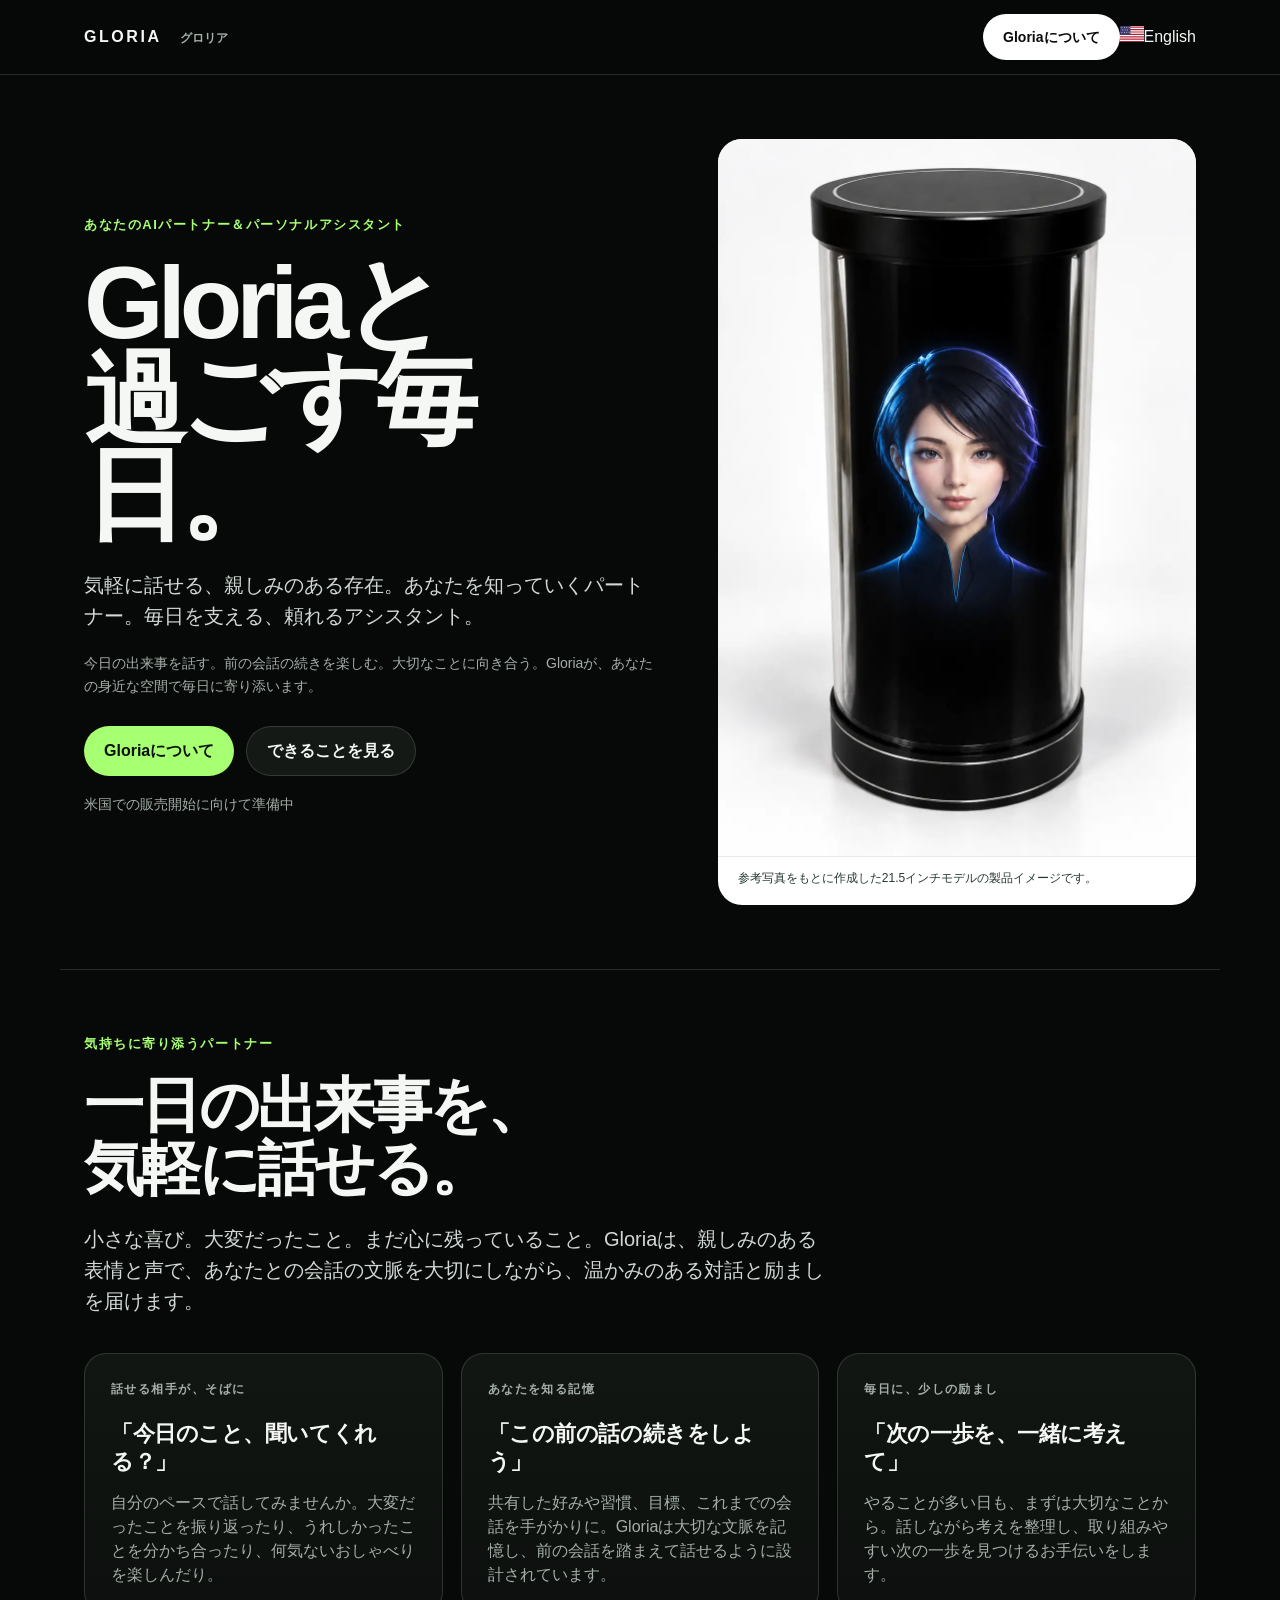
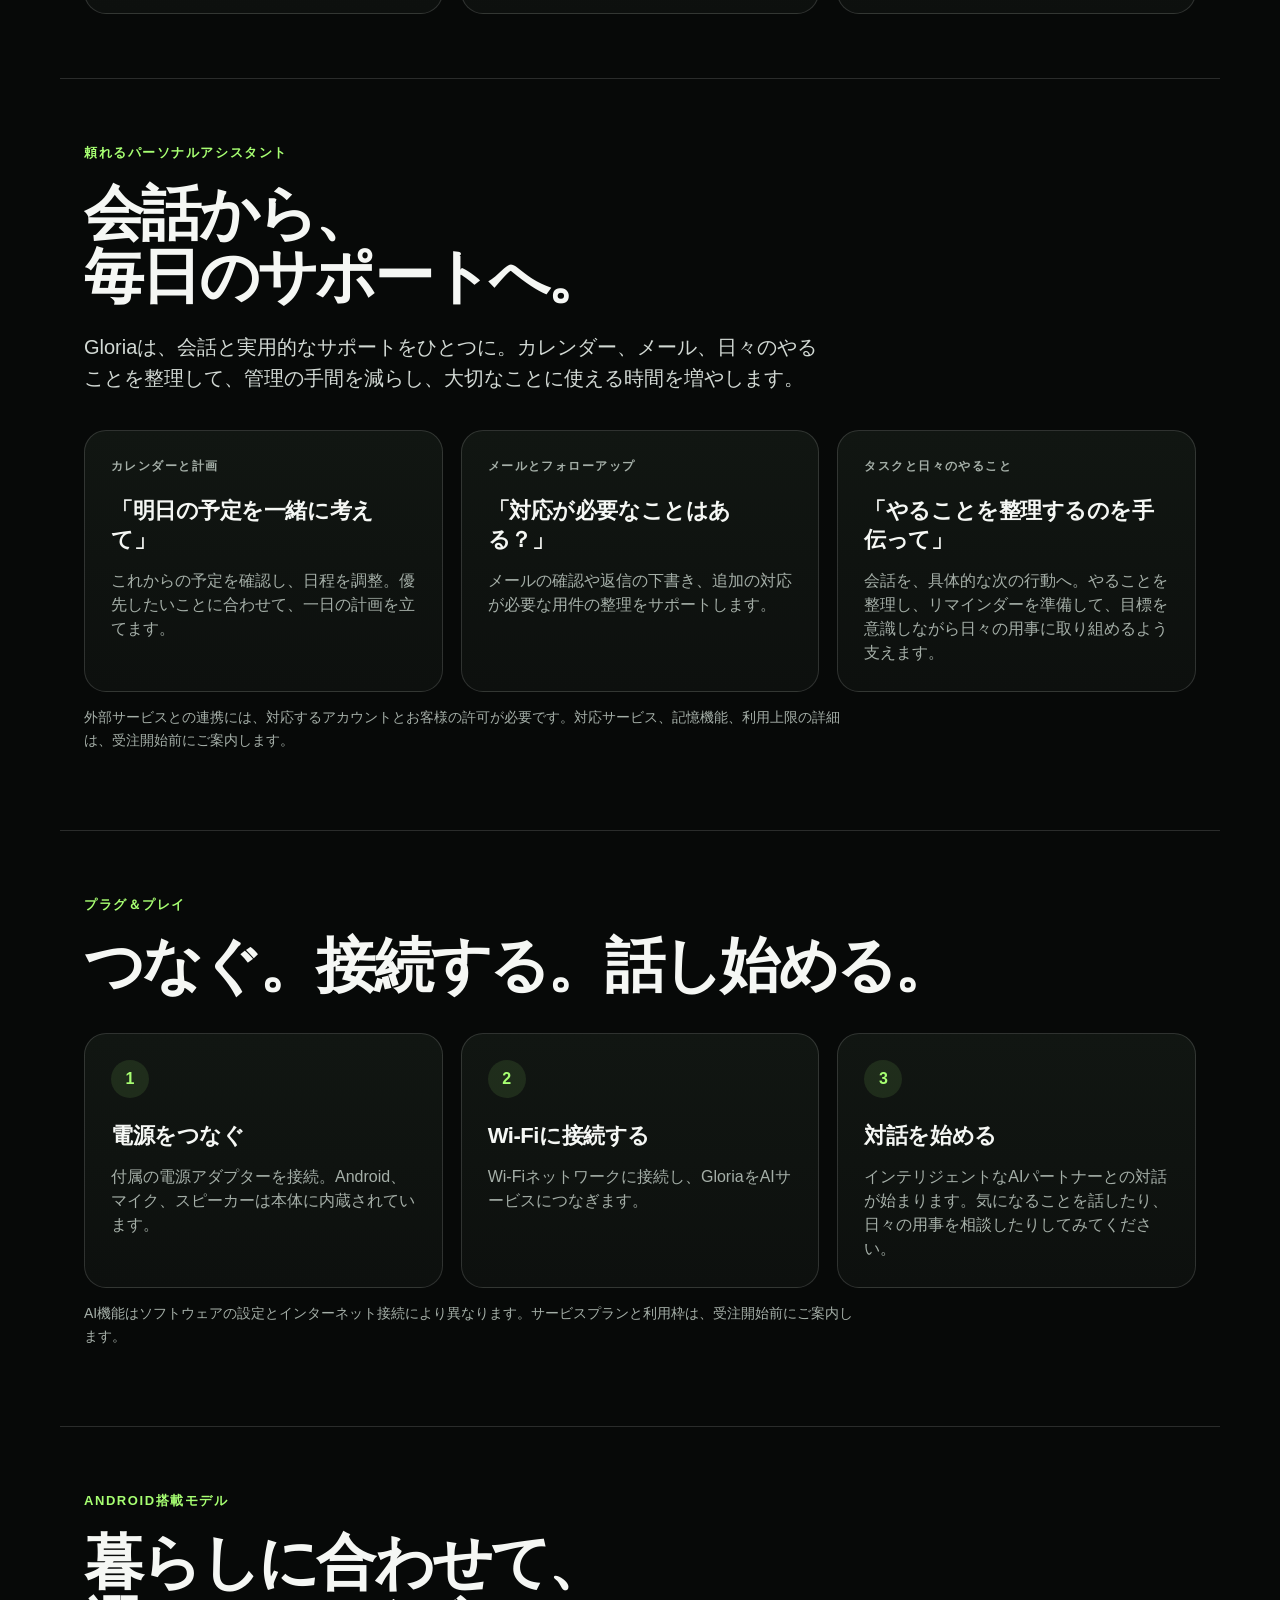
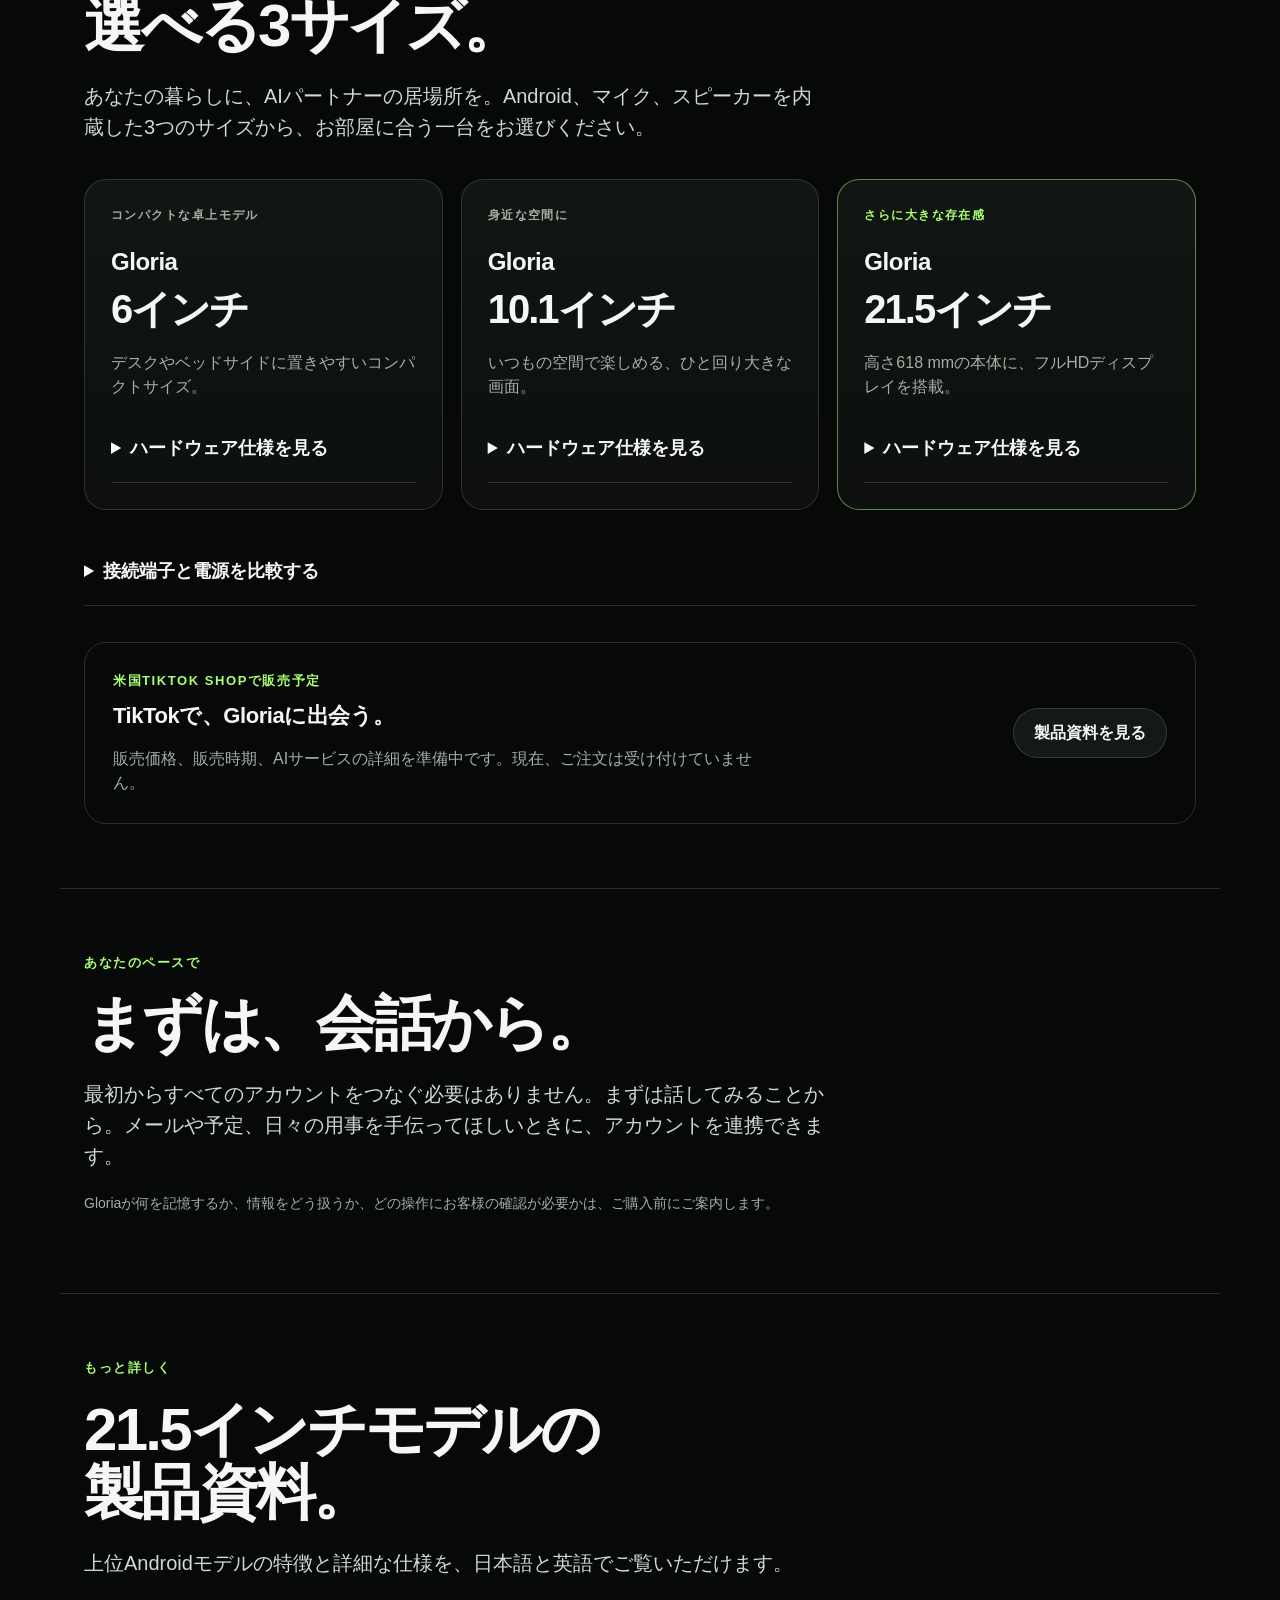
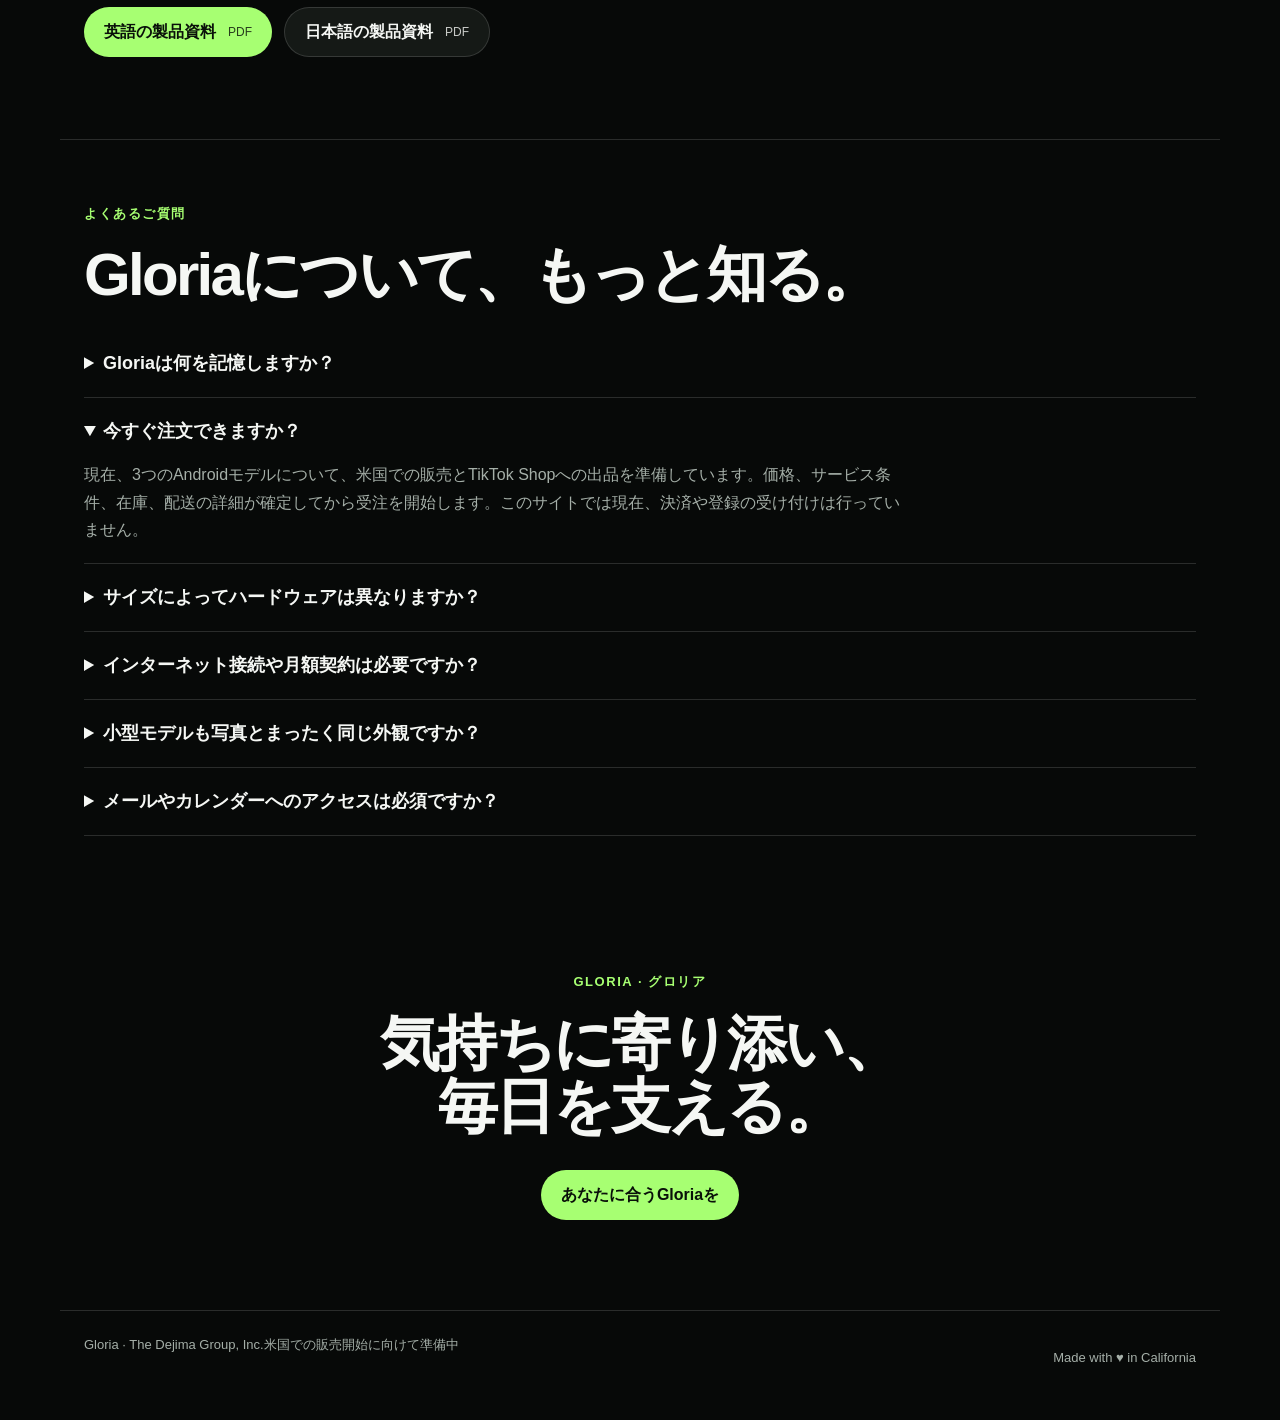
==== ja.html @ 5239bd98 "Add Japanese Gloria website, language toggle and California footer" ====
<!doctype html>
<html lang="ja">
<head>
<meta charset="utf-8">
<meta name="viewport" content="width=device-width, initial-scale=1">
<meta name="theme-color" content="#070908">
<meta name="description" content="Gloria（グロリア）は、会話と記憶で毎日に寄り添うAIパートナー。カレンダー、メール、タスクの整理まで、日々の暮らしを支えます。">
<title>Gloria（グロリア）｜寄り添うAIパートナー、頼れるアシスタント</title>
<link rel="stylesheet" href="./styles.css">
<link rel="alternate" hreflang="en" href="./index.html">
<link rel="alternate" hreflang="ja" href="./ja.html">
</head>
<body>
<a class="skip" href="#main">本文へ移動</a>
<header class="nav"><nav class="shell navin" aria-label="メインナビゲーション"><a class="brand" href="#main" aria-label="Gloria ホーム">GLORIA <span lang="ja">グロリア</span></a><div class="nav-actions"><a class="pill" href="#companion">Gloriaについて</a><a class="language-toggle" href="./index.html" lang="en" hreflang="en" aria-label="Switch to English"><svg viewBox="0 0 30 20" width="24" height="16" aria-hidden="true"><rect width="30" height="20" fill="white"/><path d="M0 1.5h30M0 4.5h30M0 7.5h30M0 10.5h30M0 13.5h30M0 16.5h30M0 19.5h30" stroke="#b22234" stroke-width="1.5"/><rect width="13" height="11" fill="#3c3b6e"/><path d="M2 2h1M5 2h1M8 2h1M11 2h1M3 5h1M6 5h1M9 5h1M2 8h1M5 8h1M8 8h1M11 8h1" stroke="white"/></svg><span>English</span></a></div></nav></header>
<main id="main">
<section class="hero shell" aria-labelledby="hero-title">
 <div><p class="eyebrow">あなたのAIパートナー＆パーソナルアシスタント</p><h1 id="hero-title">Gloriaと<br>過ごす毎日。</h1><p class="sub">気軽に話せる、親しみのある存在。あなたを知っていくパートナー。毎日を支える、頼れるアシスタント。</p><p class="note">今日の出来事を話す。前の会話の続きを楽しむ。大切なことに向き合う。Gloriaが、あなたの身近な空間で毎日に寄り添います。</p><div class="actions"><a class="btn primary" href="#companion">Gloriaについて</a><a class="btn secondary" href="#assistant">できることを見る</a></div><p class="status">米国での販売開始に向けて準備中</p></div>
 <figure class="product-shot"><img src="./assets/gloria-21-5.webp" width="960" height="1440" alt="透明なアクリルの側面と黒い上下のキャップを持つ円筒の中で、黒い空間に浮かぶGloriaの顔" fetchpriority="high"><figcaption>参考写真をもとに作成した21.5インチモデルの製品イメージです。</figcaption></figure>
</section>
<section class="section shell" id="companion" aria-labelledby="presence-title"><p class="kicker">気持ちに寄り添うパートナー</p><h2 id="presence-title">一日の出来事を、<br>気軽に話せる。</h2><p class="lede">小さな喜び。大変だったこと。まだ心に残っていること。Gloriaは、親しみのある表情と声で、あなたとの会話の文脈を大切にしながら、温かみのある対話と励ましを届けます。</p>
 <div class="cards"><article class="card"><p class="label">話せる相手が、そばに</p><h3>「今日のこと、聞いてくれる？」</h3><p>自分のペースで話してみませんか。大変だったことを振り返ったり、うれしかったことを分かち合ったり、何気ないおしゃべりを楽しんだり。</p></article><article class="card"><p class="label">あなたを知る記憶</p><h3>「この前の話の続きをしよう」</h3><p>共有した好みや習慣、目標、これまでの会話を手がかりに。Gloriaは大切な文脈を記憶し、前の会話を踏まえて話せるように設計されています。</p></article><article class="card"><p class="label">毎日に、少しの励まし</p><h3>「次の一歩を、一緒に考えて」</h3><p>やることが多い日も、まずは大切なことから。話しながら考えを整理し、取り組みやすい次の一歩を見つけるお手伝いをします。</p></article></div>
</section>
<section class="section shell" id="assistant" aria-labelledby="assistant-title"><p class="kicker">頼れるパーソナルアシスタント</p><h2 id="assistant-title">会話から、<br>毎日のサポートへ。</h2><p class="lede">Gloriaは、会話と実用的なサポートをひとつに。カレンダー、メール、日々のやることを整理して、管理の手間を減らし、大切なことに使える時間を増やします。</p>
 <div class="cards"><article class="card"><p class="label">カレンダーと計画</p><h3>「明日の予定を一緒に考えて」</h3><p>これからの予定を確認し、日程を調整。優先したいことに合わせて、一日の計画を立てます。</p></article><article class="card"><p class="label">メールとフォローアップ</p><h3>「対応が必要なことはある？」</h3><p>メールの確認や返信の下書き、追加の対応が必要な用件の整理をサポートします。</p></article><article class="card"><p class="label">タスクと日々のやること</p><h3>「やることを整理するのを手伝って」</h3><p>会話を、具体的な次の行動へ。やることを整理し、リマインダーを準備して、目標を意識しながら日々の用事に取り組めるよう支えます。</p></article></div>
 <p class="note">外部サービスとの連携には、対応するアカウントとお客様の許可が必要です。対応サービス、記憶機能、利用上限の詳細は、受注開始前にご案内します。</p>
</section>
<section class="section shell" id="how" aria-labelledby="setup-title"><p class="kicker">プラグ＆プレイ</p><h2 id="setup-title">つなぐ。接続する。話し始める。</h2>
 <div class="steps"><article class="step"><span class="stepn" aria-hidden="true">1</span><h3>電源をつなぐ</h3><p>付属の電源アダプターを接続。Android、マイク、スピーカーは本体に内蔵されています。</p></article><article class="step"><span class="stepn" aria-hidden="true">2</span><h3>Wi-Fiに接続する</h3><p>Wi-Fiネットワークに接続し、GloriaをAIサービスにつなぎます。</p></article><article class="step"><span class="stepn" aria-hidden="true">3</span><h3>対話を始める</h3><p>インテリジェントなAIパートナーとの対話が始まります。気になることを話したり、日々の用事を相談したりしてみてください。</p></article></div>
 <p class="note">AI機能はソフトウェアの設定とインターネット接続により異なります。サービスプランと利用枠は、受注開始前にご案内します。</p>
</section>
<section class="section shell" id="models" aria-labelledby="models-title"><p class="kicker">Android搭載モデル</p><h2 id="models-title">暮らしに合わせて、<br>選べる3サイズ。</h2><p class="lede">あなたの暮らしに、AIパートナーの居場所を。Android、マイク、スピーカーを内蔵した3つのサイズから、お部屋に合う一台をお選びください。</p>
 <div class="models">
  <article class="model"><p class="label">コンパクトな卓上モデル</p><h3>Gloria <span>6インチ</span></h3><p class="model-intro">デスクやベッドサイドに置きやすいコンパクトサイズ。</p><details><summary>ハードウェア仕様を見る</summary><dl><div><dt>プロセッサー</dt><dd>RK3566・4コア 1.8 GHz</dd></div><div><dt>メモリ</dt><dd>2 GB RAM・32 GBストレージ</dd></div><div><dt>ディスプレイ</dt><dd>720 × 1480ピクセル</dd></div><div><dt>マイク／スピーカー</dt><dd>デュアルマイク・3 Wスピーカー</dd></div><div><dt>カメラ</dt><dd>カメラなし</dd></div><div><dt>本体寸法／重量</dt><dd>88 × 195 mm · 0.6 kg</dd></div></dl><p class="model-note">4 GB RAMはサプライヤーのオプションです。掲載の標準モデルは2 GBです。</p></details></article>
  <article class="model"><p class="label">身近な空間に</p><h3>Gloria <span>10.1インチ</span></h3><p class="model-intro">いつもの空間で楽しめる、ひと回り大きな画面。</p><details><summary>ハードウェア仕様を見る</summary><dl><div><dt>プロセッサー</dt><dd>RK3568・4コア 2.0 GHz</dd></div><div><dt>メモリ</dt><dd>4 GB RAM・32 GBストレージ</dd></div><div><dt>ディスプレイ</dt><dd>800 × 1280ピクセル</dd></div><div><dt>マイク／スピーカー</dt><dd>シングルマイク・3 Wスピーカー × 2</dd></div><div><dt>カメラ</dt><dd>500万画素</dd></div><div><dt>本体寸法／重量</dt><dd>165 × 285 mm · 2.5 kg</dd></div></dl><p class="model-note">Android 13と音声対話用のハードウェアを内蔵。</p></details></article>
  <article class="model featured"><p class="label">さらに大きな存在感</p><h3>Gloria <span>21.5インチ</span></h3><p class="model-intro">高さ618 mmの本体に、フルHDディスプレイを搭載。</p><details><summary>ハードウェア仕様を見る</summary><dl><div><dt>プロセッサー</dt><dd>RK3568・4コア 2.0 GHz</dd></div><div><dt>メモリ</dt><dd>4 GB RAM・32 GBストレージ</dd></div><div><dt>ディスプレイ</dt><dd>1080 × 1920ピクセル</dd></div><div><dt>マイク／スピーカー</dt><dd>4マイクアレイ・5 Wスピーカー × 2</dd></div><div><dt>カメラ</dt><dd>800万画素</dd></div><div><dt>本体寸法／重量</dt><dd>330 × 240 × 618 mm · 13.5 kg</dd></div></dl><p class="model-note">有線LANとHDMI出力を備えた上位Androidモデル。</p></details></article>
 </div>
 <details class="spec-details"><summary>接続端子と電源を比較する</summary><div class="table-scroll" role="region" aria-label="ハードウェア仕様" tabindex="0"><table><caption>掲載Androidモデルの追加仕様</caption><thead><tr><th scope="col">仕様</th><th scope="col">6インチ</th><th scope="col">10.1インチ</th><th scope="col">21.5インチ</th></tr></thead><tbody>
 <tr><th scope="row">Androidバージョン*</th><td>11 / 13</td><td>13</td><td>11 / 13</td></tr><tr><th scope="row">無線接続</th><td colspan="3">Wi-Fi 2.4 / 5 GHz · Bluetooth 5.4</td></tr><tr><th scope="row">接続端子</th><td>USB, USB-C</td><td>2 × USB, USB-C</td><td>USB、有線LAN、3.5 mmオーディオ、HDMI出力</td></tr><tr><th scope="row">電源</th><td>DC 12 V / 3 A</td><td>DC 12 V / 3 A</td><td>DC 12 V / 5 A</td></tr><tr><th scope="row">表示領域</th><td>67 × 137 mm</td><td>135 × 216 mm</td><td>268 × 476 mm</td></tr><tr><th scope="row">付属品</th><td>電源アダプター、USB-C／USB変換アダプター</td><td>電源アダプター</td><td>電源アダプター</td></tr>
 </tbody></table></div><p class="note">*6インチと21.5インチのOSは、サプライヤー表記でAndroid 11 / 13です。出荷時のバージョンはご購入前にご案内します。仕様は2026年版Hologram Cylinder Price Listに基づきます。</p></details>
 <div class="launch-panel"><div><p class="kicker">米国TikTok Shopで販売予定</p><h3>TikTokで、Gloriaに出会う。</h3><p>販売価格、販売時期、AIサービスの詳細を準備中です。現在、ご注文は受け付けていません。</p></div><a class="btn secondary" href="#brochures">製品資料を見る</a></div>
</section>
<section class="section shell" aria-labelledby="permissions-title"><p class="kicker">あなたのペースで</p><h2 id="permissions-title">まずは、会話から。</h2><p class="lede">最初からすべてのアカウントをつなぐ必要はありません。まずは話してみることから。メールや予定、日々の用事を手伝ってほしいときに、アカウントを連携できます。</p><p class="note">Gloriaが何を記憶するか、情報をどう扱うか、どの操作にお客様の確認が必要かは、ご購入前にご案内します。</p></section>
<section class="section shell" id="brochures" aria-labelledby="brochures-title"><p class="kicker">もっと詳しく</p><h2 id="brochures-title">21.5インチモデルの<br>製品資料。</h2><p class="lede">上位Androidモデルの特徴と詳細な仕様を、日本語と英語でご覧いただけます。</p><div class="actions"><a class="btn primary" href="./brochures/Gloria-Product-Brochure-EN.pdf" download>英語の製品資料 <span class="file-type">PDF</span></a><a class="btn secondary" href="./brochures/Gloria-Product-Brochure-JP.pdf" download lang="ja">日本語の製品資料 <span class="file-type">PDF</span></a></div></section>
<section class="section shell" aria-labelledby="faq-title"><p class="kicker">よくあるご質問</p><h2 id="faq-title">Gloriaについて、もっと知る。</h2>
 <details><summary>Gloriaは何を記憶しますか？</summary><p class="answer">Gloriaは、共有した好みや習慣、目標など、大切な文脈を会話の間で引き継ぐように設計されています。すべてを完全に、無制限に記憶するという意味ではありません。記憶の設定、保持期間、管理方法は、サービス開始時にご案内します。</p></details>
 <details open><summary>今すぐ注文できますか？</summary><p class="answer">現在、3つのAndroidモデルについて、米国での販売とTikTok Shopへの出品を準備しています。価格、サービス条件、在庫、配送の詳細が確定してから受注を開始します。このサイトでは現在、決済や登録の受け付けは行っていません。</p></details>
 <details><summary>サイズによってハードウェアは異なりますか？</summary><p class="answer">はい。6インチは2 GB RAM、デュアルマイク搭載で、カメラはありません。10.1インチは4 GB RAM、シングルマイク、500万画素カメラを搭載。21.5インチは4 GB RAM、4マイクアレイ、800万画素カメラを搭載しています。ストレージは全モデル32 GBです。</p></details>
 <details><summary>インターネット接続や月額契約は必要ですか？</summary><p class="answer">AIサービスにはインターネット接続が必要です。本体価格、サービス料金、含まれる利用枠は受注開始前にご案内します。Android搭載の本体だけで、AIサービスを無制限に利用できるわけではありません。</p></details>
 <details><summary>小型モデルも写真とまったく同じ外観ですか？</summary><p class="answer">掲載画像は、参考写真をもとに作成した21.5インチモデルの製品イメージです。6インチと10.1インチは本体寸法が異なります。正式な販売ページには、各モデルの製品写真を掲載します。</p></details>
 <details><summary>メールやカレンダーへのアクセスは必須ですか？</summary><p class="answer">いいえ。まずは会話から始められます。メールやカレンダーのサポートには、任意のアカウント連携とお客様の許可が必要です。対応サービスはご購入前にご案内します。</p></details>
</section>
<section class="final shell"><p class="kicker">Gloria · <span lang="ja">グロリア</span></p><h2>気持ちに寄り添い、<br>毎日を支える。</h2><a class="btn primary" href="#models">あなたに合うGloriaを</a></section>
</main>
<footer class="shell"><div class="footer-row"><span>Gloria · The Dejima Group, Inc.</span><span>米国での販売開始に向けて準備中</span></div><p class="made-with" lang="en">Made with <span class="heart" role="img" aria-label="love">♥</span> in California</p></footer>
</body>
</html>
---- styles.css ----
:root{--bg:#070908;--ink:#f5f7f4;--muted:#a5afa8;--line:rgba(255,255,255,.14);--green:#a7ff72;--card:#101411;color-scheme:dark}
*{box-sizing:border-box}html{scroll-behavior:smooth;scroll-padding-top:90px}body{margin:0;background:var(--bg);color:var(--ink);font-family:-apple-system,BlinkMacSystemFont,"Segoe UI",Arial,sans-serif;font-size:16px;line-height:1.5;-webkit-font-smoothing:antialiased}a{color:inherit;text-decoration:none}a:focus-visible,summary:focus-visible,[tabindex]:focus-visible{outline:3px solid var(--green);outline-offset:5px}.shell{max-width:1160px;margin:auto;padding-inline:24px}.skip{position:fixed;top:8px;left:8px;padding:12px;background:white;color:black;z-index:100;transform:translateY(-160%)}.skip:focus{transform:none}.nav{position:sticky;top:0;z-index:20;background:rgba(7,9,8,.93);backdrop-filter:blur(18px);border-bottom:1px solid var(--line)}.navin{min-height:74px;display:flex;align-items:center;justify-content:space-between;gap:16px}.brand{font-weight:900;letter-spacing:.16em;font-size:16px}.brand span{font-size:12px;color:var(--muted);letter-spacing:0;margin-left:12px}.pill,.btn{display:inline-flex;align-items:center;justify-content:center;gap:12px;min-height:46px;padding:12px 20px;border-radius:999px;font-size:14px;font-weight:750;text-align:center}.pill{background:#fff;color:#090b0a}.btn{min-height:50px;font-size:16px}.primary{background:var(--green);color:#091009}.secondary{background:#151916;border:1px solid var(--line)}.btn:hover,.pill:hover{filter:brightness(1.12)}.hero{padding-block:64px;display:grid;grid-template-columns:1.2fr 1fr;align-items:center;gap:60px}.eyebrow,.kicker{font-size:13px;text-transform:uppercase;letter-spacing:.12em;font-weight:800;color:var(--green);margin:0 0 20px}.hero h1{font-size:clamp(60px,8vw,104px);line-height:.94;letter-spacing:-.06em;margin:0 0 26px}.sub,.lede{font-size:20px;line-height:1.55;color:#d2d9d4;max-width:740px}.note{color:var(--muted);font-size:14px;line-height:1.65;max-width:780px}.actions{display:flex;flex-wrap:wrap;gap:12px;margin:28px 0 18px}.status{font-size:14px;color:var(--muted)}.product-shot{margin:0;border-radius:24px;overflow:hidden;background:#fff;color:#273830}.product-shot img{display:block;width:100%;height:auto}.product-shot figcaption{font-size:12px;line-height:1.5;padding:12px 20px 18px;border-top:1px solid #e8ece9}.section{padding-block:64px;border-top:1px solid var(--line)}h2{font-size:clamp(36px,5vw,60px);line-height:1.05;letter-spacing:-.045em;margin:0 0 24px}h3{font-size:22px;line-height:1.3;letter-spacing:-.02em;margin:0 0 14px}.cards,.steps,.models{display:grid;grid-template-columns:repeat(3,minmax(0,1fr));gap:18px;margin-top:36px}.card,.step,.model{background:linear-gradient(180deg,#111612,#0d100e);border:1px solid var(--line);border-radius:22px;padding:26px}.card p:not(.label),.step p{font-size:16px;color:var(--muted);margin:0}.label{font-size:12px;text-transform:uppercase;letter-spacing:.12em;color:var(--muted);font-weight:800;margin:0 0 22px}.stepn{width:38px;height:38px;border-radius:50%;display:grid;place-items:center;background:rgba(167,255,114,.1);color:var(--green);font-weight:900;margin-bottom:24px}.model h3{font-size:24px}.model h3 span{display:block;font-size:40px;letter-spacing:-.05em;margin-top:6px}.model-intro{color:var(--muted);min-height:3em}.model.featured{border-color:rgba(167,255,114,.5)}.model.featured .label{color:var(--green)}dl{margin:24px 0 0}dl div{padding:14px 0;border-top:1px solid var(--line)}dt{font-size:14px;color:var(--muted);margin-bottom:5px}dd{margin:0;font-size:16px}.model-note{font-size:14px;color:var(--muted);line-height:1.6}.spec-details{margin-top:28px}.table-scroll{overflow:auto;margin-top:20px}table{width:100%;min-width:700px;border-collapse:collapse;text-align:left;font-size:14px}caption{text-align:left;color:var(--muted);padding-bottom:14px}th,td{padding:15px 12px;border-bottom:1px solid var(--line);vertical-align:top}th{font-weight:700}td{color:#d2d9d4}thead{background:var(--card)}.launch-panel{margin-top:36px;display:flex;align-items:center;justify-content:space-between;gap:28px;border:1px solid var(--line);border-radius:22px;padding:28px}.launch-panel p{color:var(--muted);max-width:640px;margin-bottom:0}.launch-panel .kicker{color:var(--green);margin-bottom:12px}.launch-panel .btn{flex-shrink:0}.file-type{font-size:12px;font-weight:500;opacity:.8}details{border-bottom:1px solid var(--line);padding:20px 0}summary{font-size:18px;font-weight:700;cursor:pointer;padding-right:10px}.answer{color:var(--muted);line-height:1.7;max-width:820px;margin-bottom:0}.final{text-align:center;padding-block:72px 90px}.final h2{margin-bottom:32px}footer{border-top:1px solid var(--line);padding-block:24px 40px;color:var(--muted);font-size:13px;display:flex;justify-content:space-between;gap:20px}
@media(max-width:900px){.hero{gap:32px}.models{grid-template-columns:1fr}.model h3 span{display:inline;font-size:32px;margin-left:8px}.model dl{display:grid;grid-template-columns:1fr 1fr;gap:0 28px}.model-intro{min-height:0}.cards,.steps{gap:12px}.card,.step{padding:20px}.launch-panel{align-items:flex-start;flex-direction:column}}
@media(max-width:680px){.shell{padding-inline:20px}.brand span{display:none}.hero{grid-template-columns:1fr;padding-block:40px;gap:28px}.hero h1{font-size:clamp(64px,17vw,94px)}.product-shot{max-width:430px;width:100%;margin-inline:auto}.sub,.lede{font-size:18px}.cards,.steps{grid-template-columns:1fr}.section{padding-block:44px}.model dl{grid-template-columns:1fr}.model h3 span{display:block;margin-left:0}.final{padding-block:54px}.launch-panel{padding:22px}footer{flex-direction:column;gap:6px}.eyebrow{max-width:300px}.actions .btn{flex-grow:1}}
@media(prefers-reduced-motion:reduce){html{scroll-behavior:auto}}
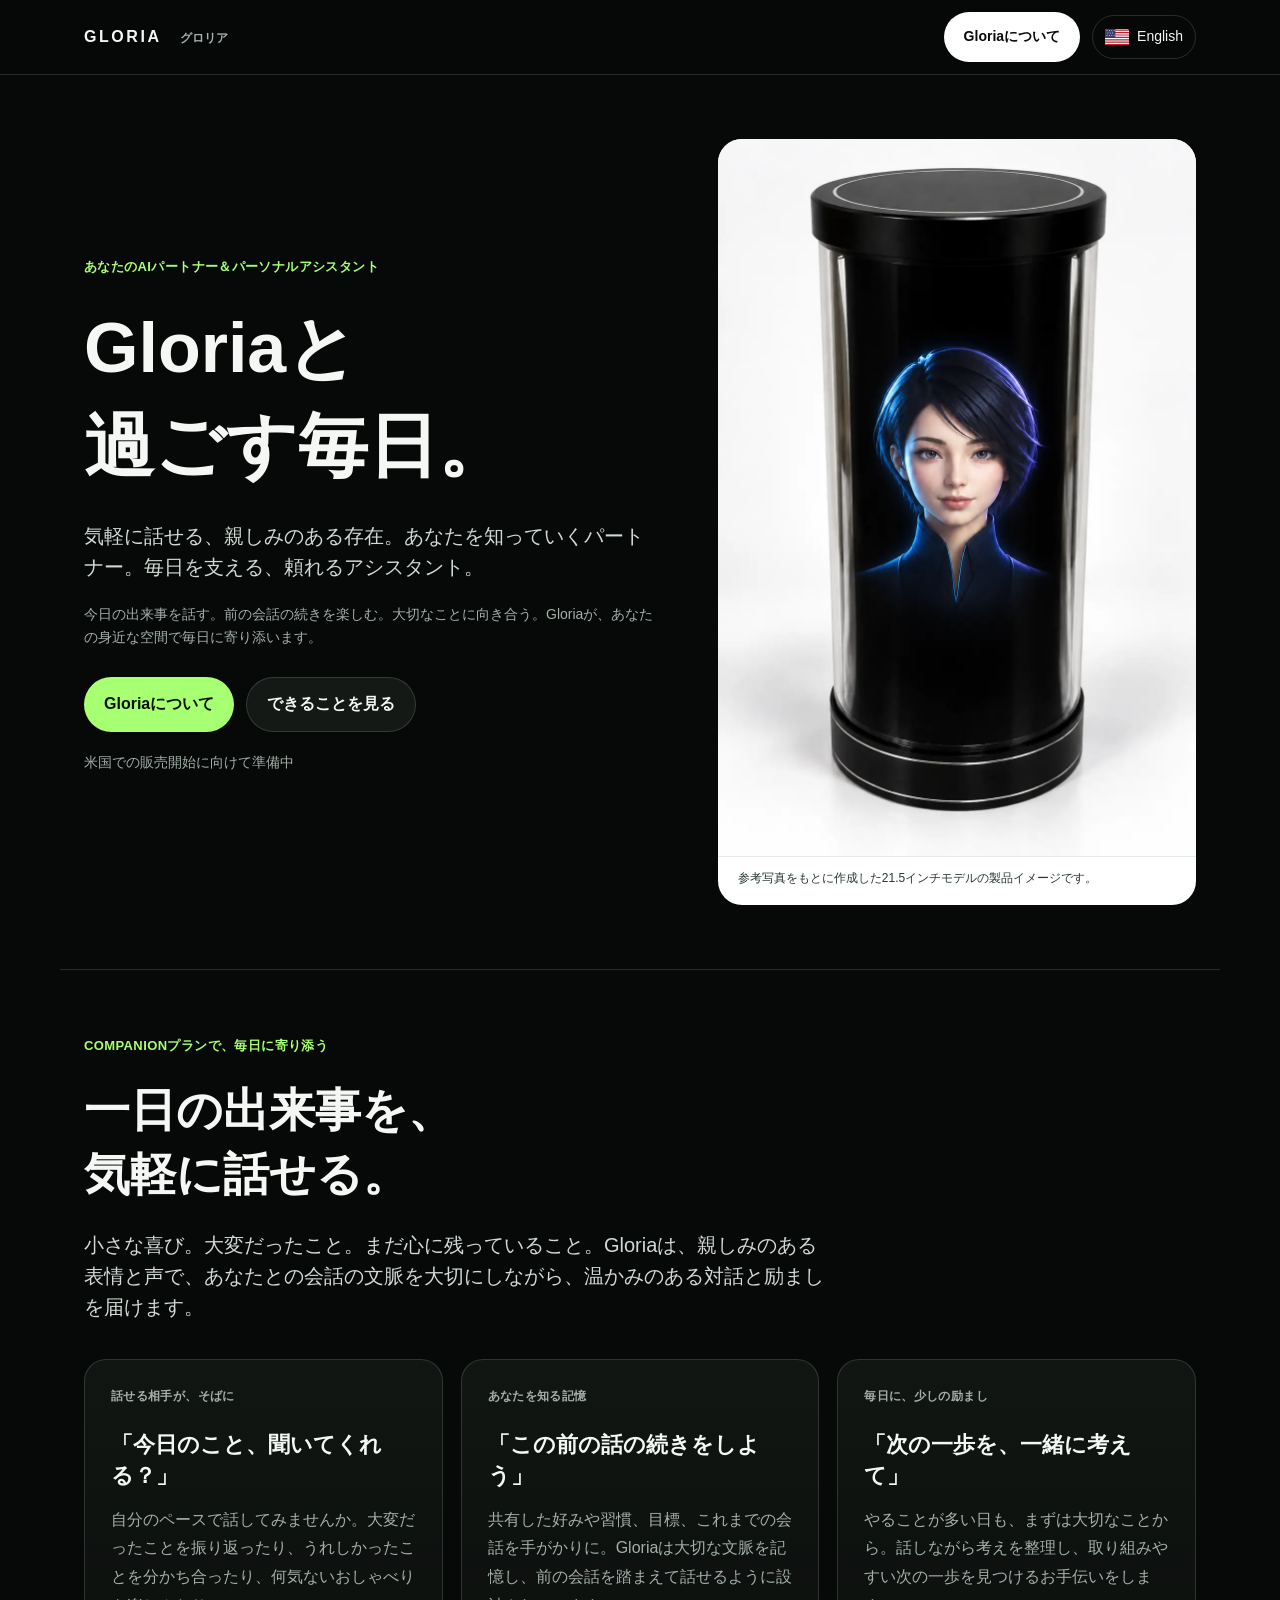
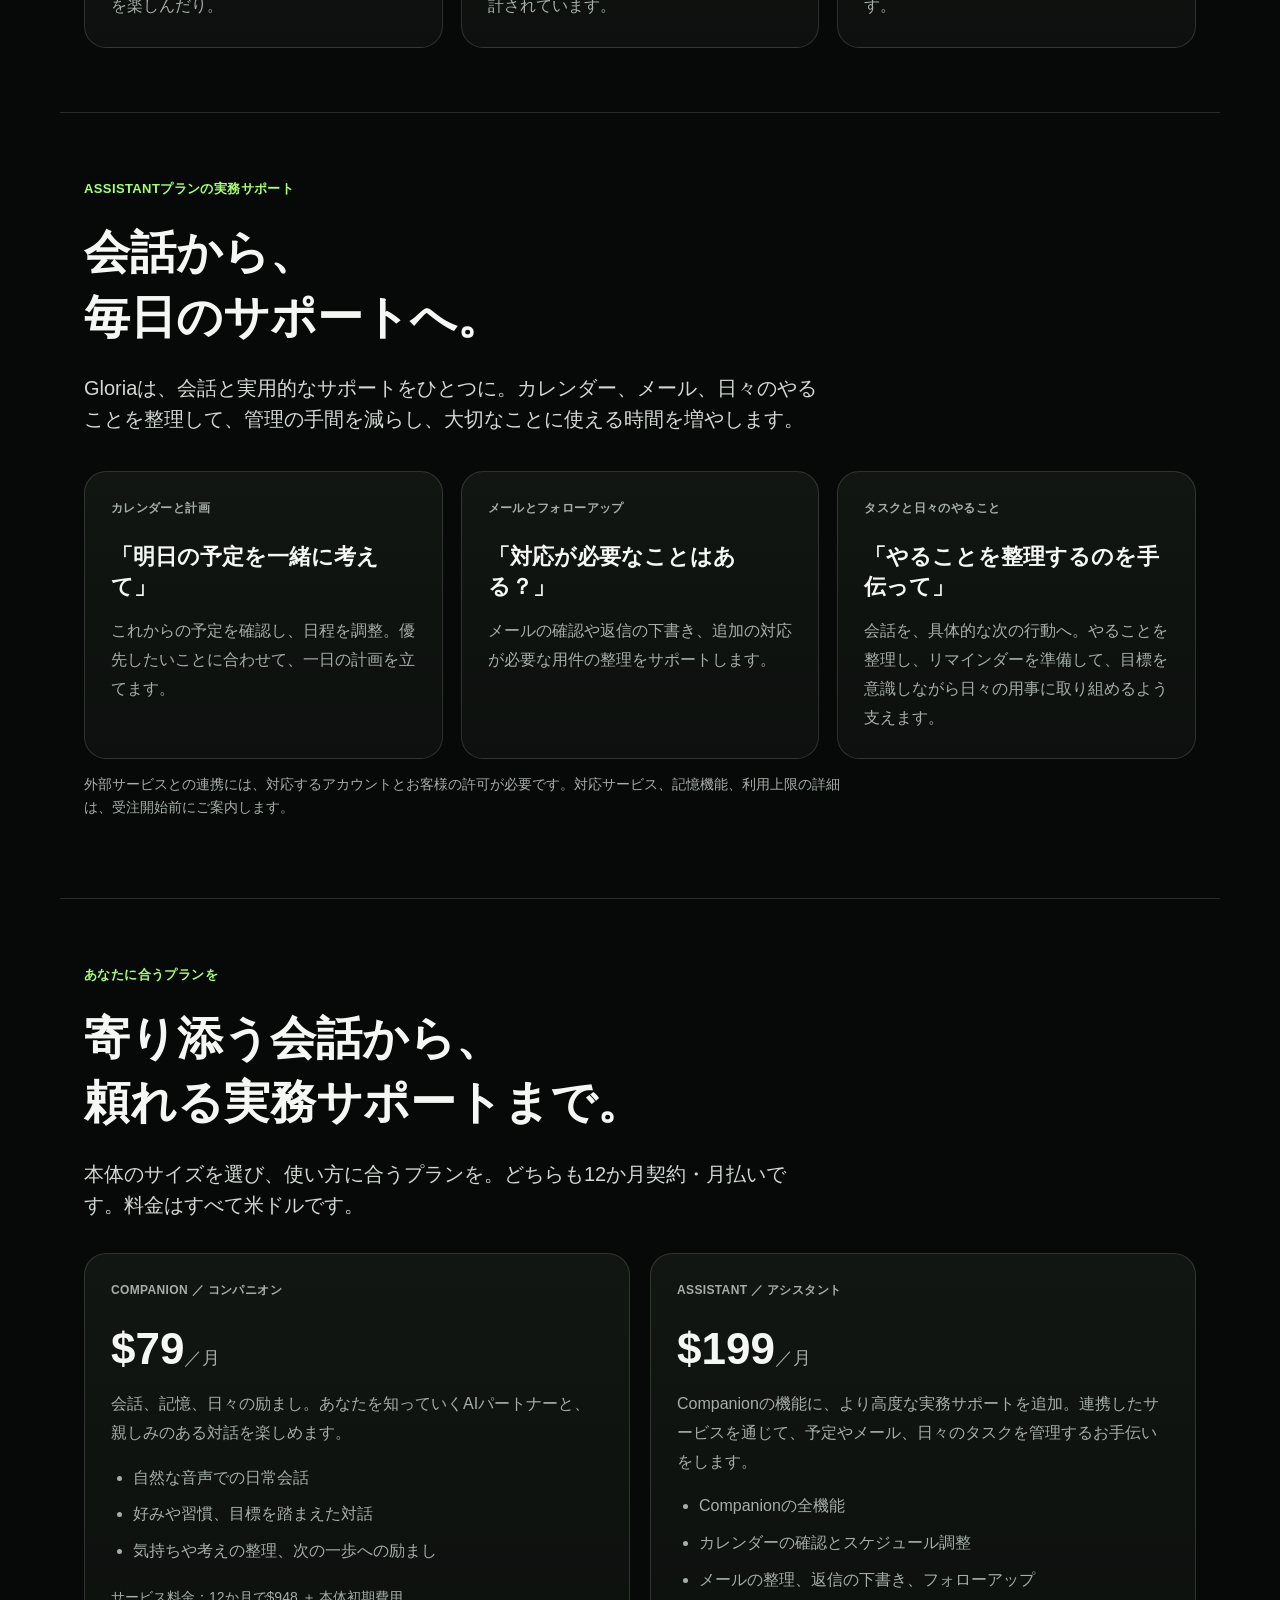
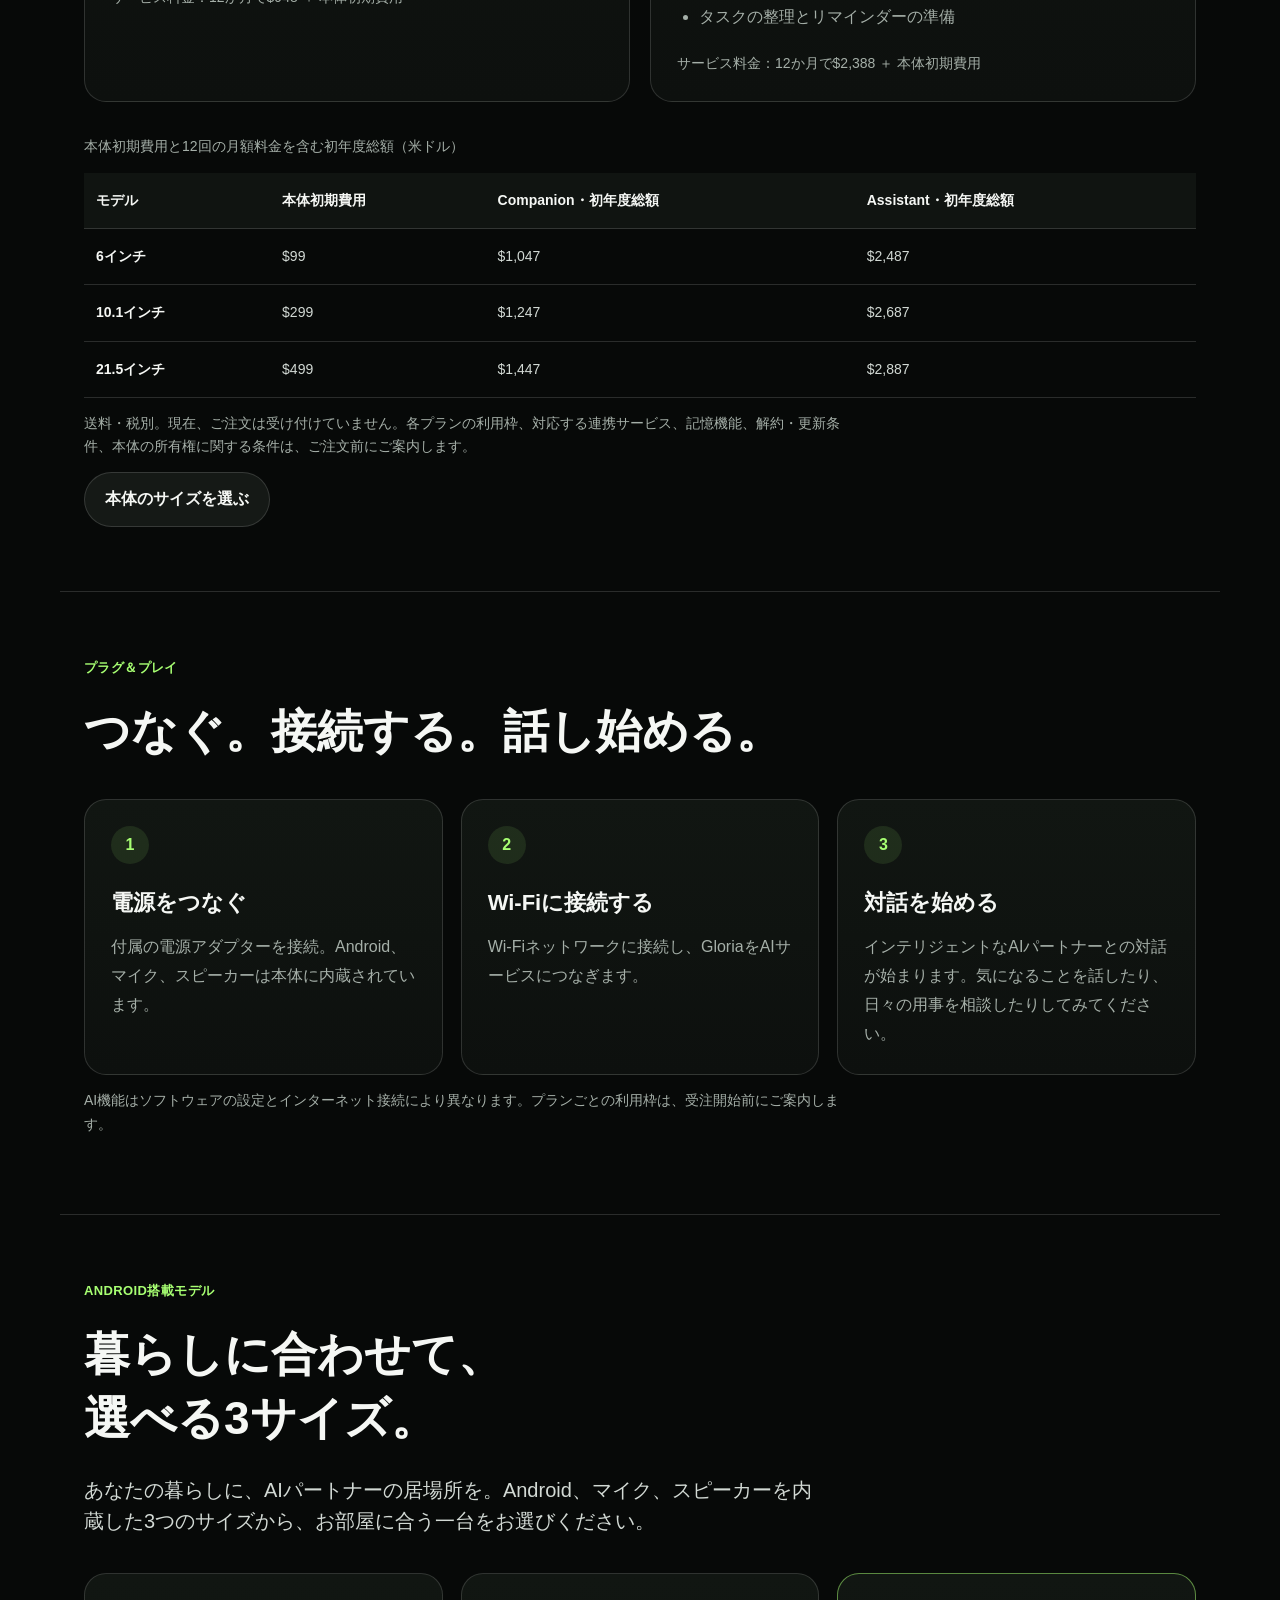
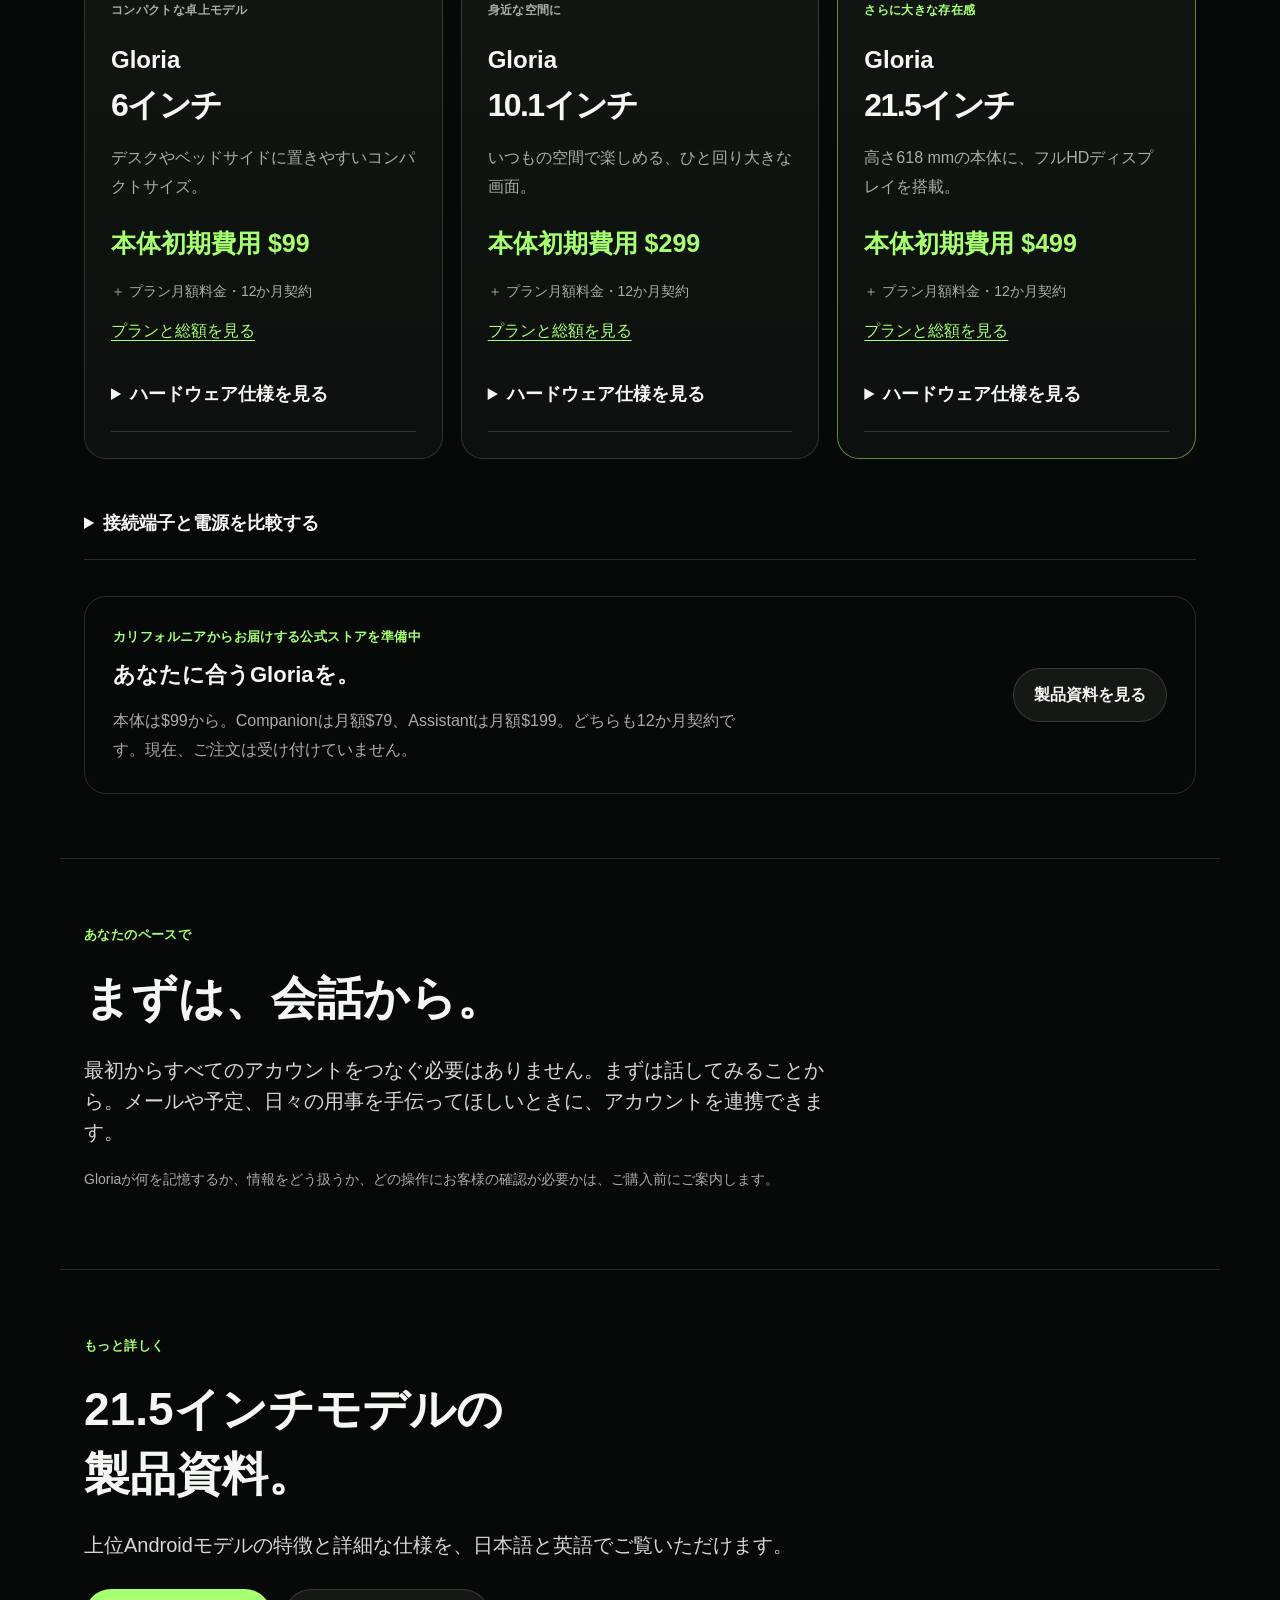
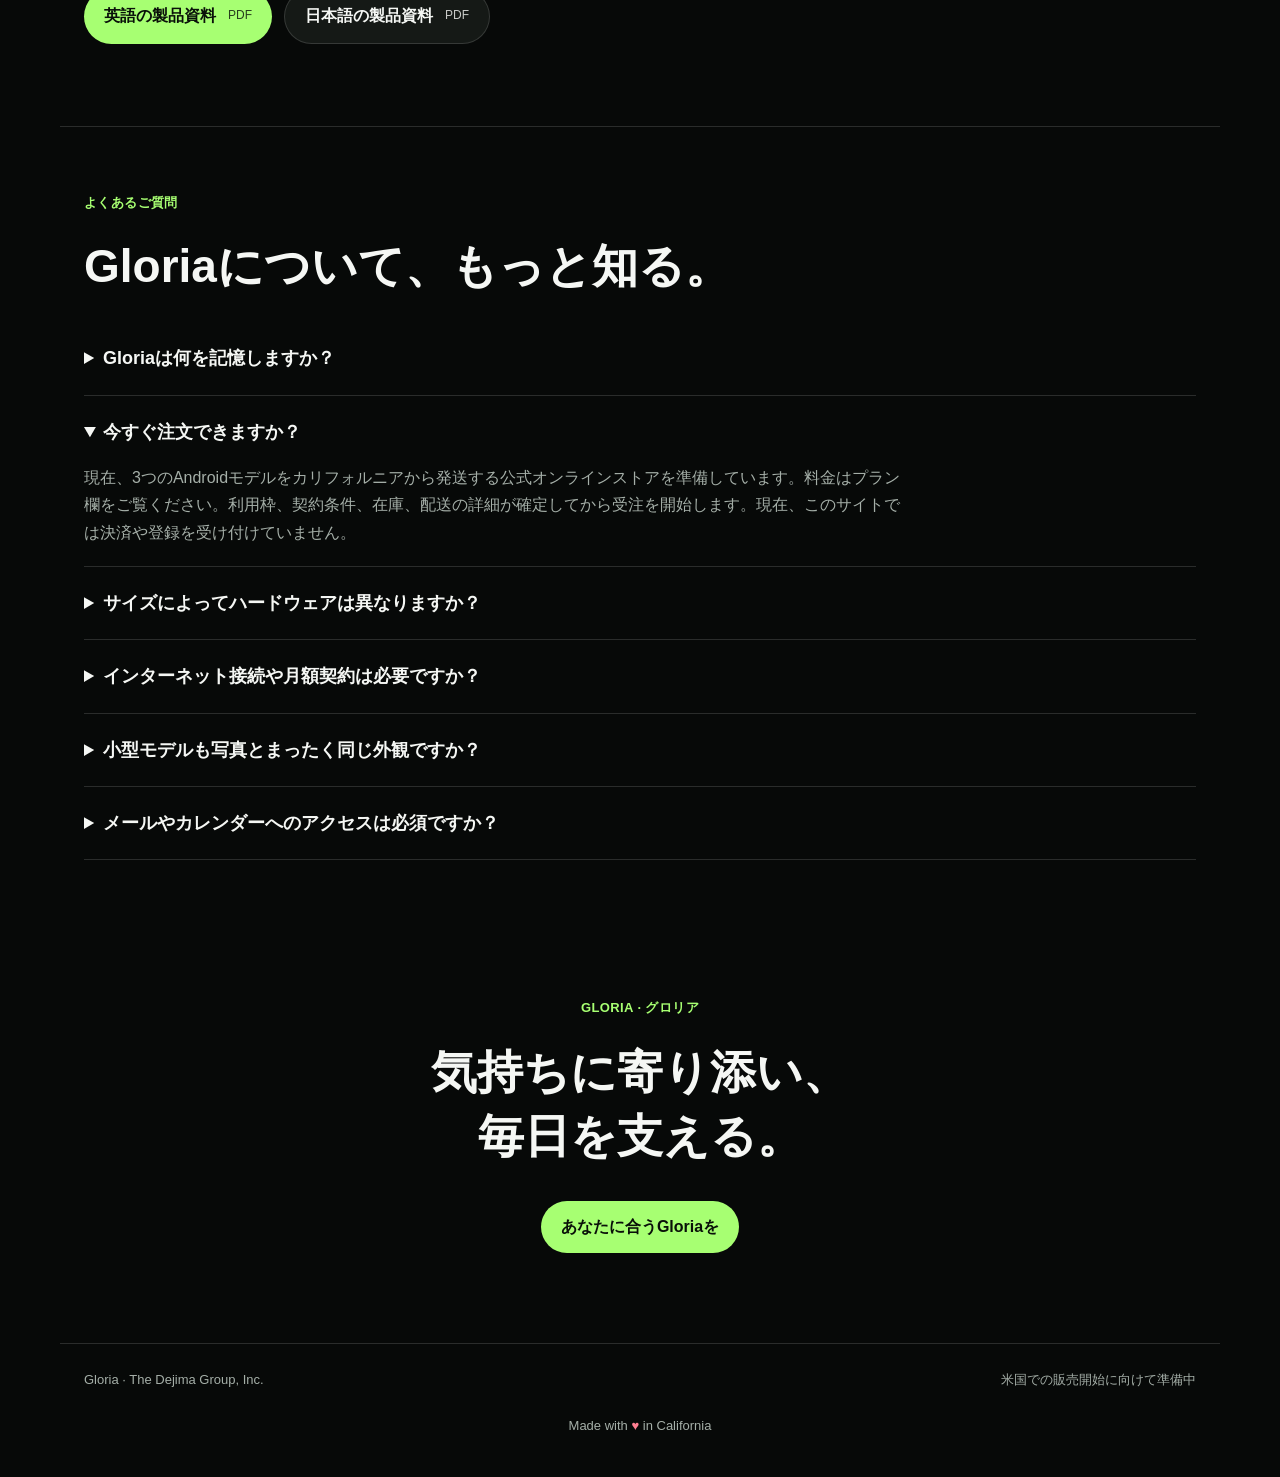
==== commit 1b52e732: "Add approved device pricing and Companion and Assistant plans" ====
--- a/ja.html
+++ b/ja.html
@@ -18,37 +18,38 @@
  <div><p class="eyebrow">あなたのAIパートナー＆パーソナルアシスタント</p><h1 id="hero-title">Gloriaと<br>過ごす毎日。</h1><p class="sub">気軽に話せる、親しみのある存在。あなたを知っていくパートナー。毎日を支える、頼れるアシスタント。</p><p class="note">今日の出来事を話す。前の会話の続きを楽しむ。大切なことに向き合う。Gloriaが、あなたの身近な空間で毎日に寄り添います。</p><div class="actions"><a class="btn primary" href="#companion">Gloriaについて</a><a class="btn secondary" href="#assistant">できることを見る</a></div><p class="status">米国での販売開始に向けて準備中</p></div>
  <figure class="product-shot"><img src="./assets/gloria-21-5.webp" width="960" height="1440" alt="透明なアクリルの側面と黒い上下のキャップを持つ円筒の中で、黒い空間に浮かぶGloriaの顔" fetchpriority="high"><figcaption>参考写真をもとに作成した21.5インチモデルの製品イメージです。</figcaption></figure>
 </section>
-<section class="section shell" id="companion" aria-labelledby="presence-title"><p class="kicker">気持ちに寄り添うパートナー</p><h2 id="presence-title">一日の出来事を、<br>気軽に話せる。</h2><p class="lede">小さな喜び。大変だったこと。まだ心に残っていること。Gloriaは、親しみのある表情と声で、あなたとの会話の文脈を大切にしながら、温かみのある対話と励ましを届けます。</p>
+<section class="section shell" id="companion" aria-labelledby="presence-title"><p class="kicker">Companionプランで、毎日に寄り添う</p><h2 id="presence-title">一日の出来事を、<br>気軽に話せる。</h2><p class="lede">小さな喜び。大変だったこと。まだ心に残っていること。Gloriaは、親しみのある表情と声で、あなたとの会話の文脈を大切にしながら、温かみのある対話と励ましを届けます。</p>
  <div class="cards"><article class="card"><p class="label">話せる相手が、そばに</p><h3>「今日のこと、聞いてくれる？」</h3><p>自分のペースで話してみませんか。大変だったことを振り返ったり、うれしかったことを分かち合ったり、何気ないおしゃべりを楽しんだり。</p></article><article class="card"><p class="label">あなたを知る記憶</p><h3>「この前の話の続きをしよう」</h3><p>共有した好みや習慣、目標、これまでの会話を手がかりに。Gloriaは大切な文脈を記憶し、前の会話を踏まえて話せるように設計されています。</p></article><article class="card"><p class="label">毎日に、少しの励まし</p><h3>「次の一歩を、一緒に考えて」</h3><p>やることが多い日も、まずは大切なことから。話しながら考えを整理し、取り組みやすい次の一歩を見つけるお手伝いをします。</p></article></div>
 </section>
-<section class="section shell" id="assistant" aria-labelledby="assistant-title"><p class="kicker">頼れるパーソナルアシスタント</p><h2 id="assistant-title">会話から、<br>毎日のサポートへ。</h2><p class="lede">Gloriaは、会話と実用的なサポートをひとつに。カレンダー、メール、日々のやることを整理して、管理の手間を減らし、大切なことに使える時間を増やします。</p>
+<section class="section shell" id="assistant" aria-labelledby="assistant-title"><p class="kicker">Assistantプランの実務サポート</p><h2 id="assistant-title">会話から、<br>毎日のサポートへ。</h2><p class="lede">Gloriaは、会話と実用的なサポートをひとつに。カレンダー、メール、日々のやることを整理して、管理の手間を減らし、大切なことに使える時間を増やします。</p>
  <div class="cards"><article class="card"><p class="label">カレンダーと計画</p><h3>「明日の予定を一緒に考えて」</h3><p>これからの予定を確認し、日程を調整。優先したいことに合わせて、一日の計画を立てます。</p></article><article class="card"><p class="label">メールとフォローアップ</p><h3>「対応が必要なことはある？」</h3><p>メールの確認や返信の下書き、追加の対応が必要な用件の整理をサポートします。</p></article><article class="card"><p class="label">タスクと日々のやること</p><h3>「やることを整理するのを手伝って」</h3><p>会話を、具体的な次の行動へ。やることを整理し、リマインダーを準備して、目標を意識しながら日々の用事に取り組めるよう支えます。</p></article></div>
  <p class="note">外部サービスとの連携には、対応するアカウントとお客様の許可が必要です。対応サービス、記憶機能、利用上限の詳細は、受注開始前にご案内します。</p>
 </section>
+<section class="section shell" id="plans" aria-labelledby="plans-title"><p class="kicker">あなたに合うプランを</p><h2 id="plans-title">寄り添う会話から、<br>頼れる実務サポートまで。</h2><p class="lede">本体のサイズを選び、使い方に合うプランを。どちらも12か月契約・月払いです。料金はすべて米ドルです。</p><div class="plans"><article class="card"><p class="label">Companion ／ コンパニオン</p><h3 class="plan-price">$79<span>／月</span></h3><p>会話、記憶、日々の励まし。あなたを知っていくAIパートナーと、親しみのある対話を楽しめます。</p><ul><li>自然な音声での日常会話</li><li>好みや習慣、目標を踏まえた対話</li><li>気持ちや考えの整理、次の一歩への励まし</li></ul><p class="note">サービス料金：12か月で$948 ＋ 本体初期費用</p></article><article class="card"><p class="label">Assistant ／ アシスタント</p><h3 class="plan-price">$199<span>／月</span></h3><p>Companionの機能に、より高度な実務サポートを追加。連携したサービスを通じて、予定やメール、日々のタスクを管理するお手伝いをします。</p><ul><li>Companionの全機能</li><li>カレンダーの確認とスケジュール調整</li><li>メールの整理、返信の下書き、フォローアップ</li><li>タスクの整理とリマインダーの準備</li></ul><p class="note">サービス料金：12か月で$2,388 ＋ 本体初期費用</p></article></div><div class="table-scroll" role="region" aria-label="初年度の料金" tabindex="0"><table><caption>本体初期費用と12回の月額料金を含む初年度総額（米ドル）</caption><thead><tr><th scope="col">モデル</th><th scope="col">本体初期費用</th><th scope="col">Companion・初年度総額</th><th scope="col">Assistant・初年度総額</th></tr></thead><tbody><tr><th scope="row">6インチ</th><td>$99</td><td>$1,047</td><td>$2,487</td></tr><tr><th scope="row">10.1インチ</th><td>$299</td><td>$1,247</td><td>$2,687</td></tr><tr><th scope="row">21.5インチ</th><td>$499</td><td>$1,447</td><td>$2,887</td></tr></tbody></table></div><p class="note">送料・税別。現在、ご注文は受け付けていません。各プランの利用枠、対応する連携サービス、記憶機能、解約・更新条件、本体の所有権に関する条件は、ご注文前にご案内します。</p><a class="btn secondary" href="#models">本体のサイズを選ぶ</a></section>
 <section class="section shell" id="how" aria-labelledby="setup-title"><p class="kicker">プラグ＆プレイ</p><h2 id="setup-title">つなぐ。接続する。話し始める。</h2>
  <div class="steps"><article class="step"><span class="stepn" aria-hidden="true">1</span><h3>電源をつなぐ</h3><p>付属の電源アダプターを接続。Android、マイク、スピーカーは本体に内蔵されています。</p></article><article class="step"><span class="stepn" aria-hidden="true">2</span><h3>Wi-Fiに接続する</h3><p>Wi-Fiネットワークに接続し、GloriaをAIサービスにつなぎます。</p></article><article class="step"><span class="stepn" aria-hidden="true">3</span><h3>対話を始める</h3><p>インテリジェントなAIパートナーとの対話が始まります。気になることを話したり、日々の用事を相談したりしてみてください。</p></article></div>
- <p class="note">AI機能はソフトウェアの設定とインターネット接続により異なります。サービスプランと利用枠は、受注開始前にご案内します。</p>
+ <p class="note">AI機能はソフトウェアの設定とインターネット接続により異なります。プランごとの利用枠は、受注開始前にご案内します。</p>
 </section>
 <section class="section shell" id="models" aria-labelledby="models-title"><p class="kicker">Android搭載モデル</p><h2 id="models-title">暮らしに合わせて、<br>選べる3サイズ。</h2><p class="lede">あなたの暮らしに、AIパートナーの居場所を。Android、マイク、スピーカーを内蔵した3つのサイズから、お部屋に合う一台をお選びください。</p>
  <div class="models">
-  <article class="model"><p class="label">コンパクトな卓上モデル</p><h3>Gloria <span>6インチ</span></h3><p class="model-intro">デスクやベッドサイドに置きやすいコンパクトサイズ。</p><details><summary>ハードウェア仕様を見る</summary><dl><div><dt>プロセッサー</dt><dd>RK3566・4コア 1.8 GHz</dd></div><div><dt>メモリ</dt><dd>2 GB RAM・32 GBストレージ</dd></div><div><dt>ディスプレイ</dt><dd>720 × 1480ピクセル</dd></div><div><dt>マイク／スピーカー</dt><dd>デュアルマイク・3 Wスピーカー</dd></div><div><dt>カメラ</dt><dd>カメラなし</dd></div><div><dt>本体寸法／重量</dt><dd>88 × 195 mm · 0.6 kg</dd></div></dl><p class="model-note">4 GB RAMはサプライヤーのオプションです。掲載の標準モデルは2 GBです。</p></details></article>
-  <article class="model"><p class="label">身近な空間に</p><h3>Gloria <span>10.1インチ</span></h3><p class="model-intro">いつもの空間で楽しめる、ひと回り大きな画面。</p><details><summary>ハードウェア仕様を見る</summary><dl><div><dt>プロセッサー</dt><dd>RK3568・4コア 2.0 GHz</dd></div><div><dt>メモリ</dt><dd>4 GB RAM・32 GBストレージ</dd></div><div><dt>ディスプレイ</dt><dd>800 × 1280ピクセル</dd></div><div><dt>マイク／スピーカー</dt><dd>シングルマイク・3 Wスピーカー × 2</dd></div><div><dt>カメラ</dt><dd>500万画素</dd></div><div><dt>本体寸法／重量</dt><dd>165 × 285 mm · 2.5 kg</dd></div></dl><p class="model-note">Android 13と音声対話用のハードウェアを内蔵。</p></details></article>
-  <article class="model featured"><p class="label">さらに大きな存在感</p><h3>Gloria <span>21.5インチ</span></h3><p class="model-intro">高さ618 mmの本体に、フルHDディスプレイを搭載。</p><details><summary>ハードウェア仕様を見る</summary><dl><div><dt>プロセッサー</dt><dd>RK3568・4コア 2.0 GHz</dd></div><div><dt>メモリ</dt><dd>4 GB RAM・32 GBストレージ</dd></div><div><dt>ディスプレイ</dt><dd>1080 × 1920ピクセル</dd></div><div><dt>マイク／スピーカー</dt><dd>4マイクアレイ・5 Wスピーカー × 2</dd></div><div><dt>カメラ</dt><dd>800万画素</dd></div><div><dt>本体寸法／重量</dt><dd>330 × 240 × 618 mm · 13.5 kg</dd></div></dl><p class="model-note">有線LANとHDMI出力を備えた上位Androidモデル。</p></details></article>
+  <article class="model"><p class="label">コンパクトな卓上モデル</p><h3>Gloria <span>6インチ</span></h3><p class="model-intro">デスクやベッドサイドに置きやすいコンパクトサイズ。</p><p class="device-price">本体初期費用 $99</p><p class="note">＋ プラン月額料金・12か月契約</p><a class="plan-link" href="#plans">プランと総額を見る</a><details><summary>ハードウェア仕様を見る</summary><dl><div><dt>プロセッサー</dt><dd>RK3566・4コア 1.8 GHz</dd></div><div><dt>メモリ</dt><dd>2 GB RAM・32 GBストレージ</dd></div><div><dt>ディスプレイ</dt><dd>720 × 1480ピクセル</dd></div><div><dt>マイク／スピーカー</dt><dd>デュアルマイク・3 Wスピーカー</dd></div><div><dt>カメラ</dt><dd>カメラなし</dd></div><div><dt>本体寸法／重量</dt><dd>88 × 195 mm · 0.6 kg</dd></div></dl><p class="model-note">4 GB RAMはサプライヤーのオプションです。掲載の標準モデルは2 GBです。</p></details></article>
+  <article class="model"><p class="label">身近な空間に</p><h3>Gloria <span>10.1インチ</span></h3><p class="model-intro">いつもの空間で楽しめる、ひと回り大きな画面。</p><p class="device-price">本体初期費用 $299</p><p class="note">＋ プラン月額料金・12か月契約</p><a class="plan-link" href="#plans">プランと総額を見る</a><details><summary>ハードウェア仕様を見る</summary><dl><div><dt>プロセッサー</dt><dd>RK3568・4コア 2.0 GHz</dd></div><div><dt>メモリ</dt><dd>4 GB RAM・32 GBストレージ</dd></div><div><dt>ディスプレイ</dt><dd>800 × 1280ピクセル</dd></div><div><dt>マイク／スピーカー</dt><dd>シングルマイク・3 Wスピーカー × 2</dd></div><div><dt>カメラ</dt><dd>500万画素</dd></div><div><dt>本体寸法／重量</dt><dd>165 × 285 mm · 2.5 kg</dd></div></dl><p class="model-note">Android 13と音声対話用のハードウェアを内蔵。</p></details></article>
+  <article class="model featured"><p class="label">さらに大きな存在感</p><h3>Gloria <span>21.5インチ</span></h3><p class="model-intro">高さ618 mmの本体に、フルHDディスプレイを搭載。</p><p class="device-price">本体初期費用 $499</p><p class="note">＋ プラン月額料金・12か月契約</p><a class="plan-link" href="#plans">プランと総額を見る</a><details><summary>ハードウェア仕様を見る</summary><dl><div><dt>プロセッサー</dt><dd>RK3568・4コア 2.0 GHz</dd></div><div><dt>メモリ</dt><dd>4 GB RAM・32 GBストレージ</dd></div><div><dt>ディスプレイ</dt><dd>1080 × 1920ピクセル</dd></div><div><dt>マイク／スピーカー</dt><dd>4マイクアレイ・5 Wスピーカー × 2</dd></div><div><dt>カメラ</dt><dd>800万画素</dd></div><div><dt>本体寸法／重量</dt><dd>330 × 240 × 618 mm · 13.5 kg</dd></div></dl><p class="model-note">有線LANとHDMI出力を備えた上位Androidモデル。</p></details></article>
  </div>
  <details class="spec-details"><summary>接続端子と電源を比較する</summary><div class="table-scroll" role="region" aria-label="ハードウェア仕様" tabindex="0"><table><caption>掲載Androidモデルの追加仕様</caption><thead><tr><th scope="col">仕様</th><th scope="col">6インチ</th><th scope="col">10.1インチ</th><th scope="col">21.5インチ</th></tr></thead><tbody>
  <tr><th scope="row">Androidバージョン*</th><td>11 / 13</td><td>13</td><td>11 / 13</td></tr><tr><th scope="row">無線接続</th><td colspan="3">Wi-Fi 2.4 / 5 GHz · Bluetooth 5.4</td></tr><tr><th scope="row">接続端子</th><td>USB, USB-C</td><td>2 × USB, USB-C</td><td>USB、有線LAN、3.5 mmオーディオ、HDMI出力</td></tr><tr><th scope="row">電源</th><td>DC 12 V / 3 A</td><td>DC 12 V / 3 A</td><td>DC 12 V / 5 A</td></tr><tr><th scope="row">表示領域</th><td>67 × 137 mm</td><td>135 × 216 mm</td><td>268 × 476 mm</td></tr><tr><th scope="row">付属品</th><td>電源アダプター、USB-C／USB変換アダプター</td><td>電源アダプター</td><td>電源アダプター</td></tr>
  </tbody></table></div><p class="note">*6インチと21.5インチのOSは、サプライヤー表記でAndroid 11 / 13です。出荷時のバージョンはご購入前にご案内します。仕様は2026年版Hologram Cylinder Price Listに基づきます。</p></details>
- <div class="launch-panel"><div><p class="kicker">米国TikTok Shopで販売予定</p><h3>TikTokで、Gloriaに出会う。</h3><p>販売価格、販売時期、AIサービスの詳細を準備中です。現在、ご注文は受け付けていません。</p></div><a class="btn secondary" href="#brochures">製品資料を見る</a></div>
+ <div class="launch-panel"><div><p class="kicker">カリフォルニアからお届けする公式ストアを準備中</p><h3>あなたに合うGloriaを。</h3><p>本体は$99から。Companionは月額$79、Assistantは月額$199。どちらも12か月契約です。現在、ご注文は受け付けていません。</p></div><a class="btn secondary" href="#brochures">製品資料を見る</a></div>
 </section>
 <section class="section shell" aria-labelledby="permissions-title"><p class="kicker">あなたのペースで</p><h2 id="permissions-title">まずは、会話から。</h2><p class="lede">最初からすべてのアカウントをつなぐ必要はありません。まずは話してみることから。メールや予定、日々の用事を手伝ってほしいときに、アカウントを連携できます。</p><p class="note">Gloriaが何を記憶するか、情報をどう扱うか、どの操作にお客様の確認が必要かは、ご購入前にご案内します。</p></section>
 <section class="section shell" id="brochures" aria-labelledby="brochures-title"><p class="kicker">もっと詳しく</p><h2 id="brochures-title">21.5インチモデルの<br>製品資料。</h2><p class="lede">上位Androidモデルの特徴と詳細な仕様を、日本語と英語でご覧いただけます。</p><div class="actions"><a class="btn primary" href="./brochures/Gloria-Product-Brochure-EN.pdf" download>英語の製品資料 <span class="file-type">PDF</span></a><a class="btn secondary" href="./brochures/Gloria-Product-Brochure-JP.pdf" download lang="ja">日本語の製品資料 <span class="file-type">PDF</span></a></div></section>
 <section class="section shell" aria-labelledby="faq-title"><p class="kicker">よくあるご質問</p><h2 id="faq-title">Gloriaについて、もっと知る。</h2>
  <details><summary>Gloriaは何を記憶しますか？</summary><p class="answer">Gloriaは、共有した好みや習慣、目標など、大切な文脈を会話の間で引き継ぐように設計されています。すべてを完全に、無制限に記憶するという意味ではありません。記憶の設定、保持期間、管理方法は、サービス開始時にご案内します。</p></details>
- <details open><summary>今すぐ注文できますか？</summary><p class="answer">現在、3つのAndroidモデルについて、米国での販売とTikTok Shopへの出品を準備しています。価格、サービス条件、在庫、配送の詳細が確定してから受注を開始します。このサイトでは現在、決済や登録の受け付けは行っていません。</p></details>
+ <details open><summary>今すぐ注文できますか？</summary><p class="answer">現在、3つのAndroidモデルをカリフォルニアから発送する公式オンラインストアを準備しています。料金はプラン欄をご覧ください。利用枠、契約条件、在庫、配送の詳細が確定してから受注を開始します。現在、このサイトでは決済や登録を受け付けていません。</p></details>
  <details><summary>サイズによってハードウェアは異なりますか？</summary><p class="answer">はい。6インチは2 GB RAM、デュアルマイク搭載で、カメラはありません。10.1インチは4 GB RAM、シングルマイク、500万画素カメラを搭載。21.5インチは4 GB RAM、4マイクアレイ、800万画素カメラを搭載しています。ストレージは全モデル32 GBです。</p></details>
- <details><summary>インターネット接続や月額契約は必要ですか？</summary><p class="answer">AIサービスにはインターネット接続が必要です。本体価格、サービス料金、含まれる利用枠は受注開始前にご案内します。Android搭載の本体だけで、AIサービスを無制限に利用できるわけではありません。</p></details>
+ <details><summary>インターネット接続や月額契約は必要ですか？</summary><p class="answer">AIサービスにはインターネット接続が必要です。本体初期費用に加え、Companionは月額$79、Assistantは月額$199で、どちらも12か月契約です。送料・税別。利用枠は受注開始前にご案内します。無制限の利用をお約束するものではありません。</p></details>
  <details><summary>小型モデルも写真とまったく同じ外観ですか？</summary><p class="answer">掲載画像は、参考写真をもとに作成した21.5インチモデルの製品イメージです。6インチと10.1インチは本体寸法が異なります。正式な販売ページには、各モデルの製品写真を掲載します。</p></details>
- <details><summary>メールやカレンダーへのアクセスは必須ですか？</summary><p class="answer">いいえ。まずは会話から始められます。メールやカレンダーのサポートには、任意のアカウント連携とお客様の許可が必要です。対応サービスはご購入前にご案内します。</p></details>
+ <details><summary>メールやカレンダーへのアクセスは必須ですか？</summary><p class="answer">いいえ。まずは会話から始められます。メールやカレンダーのサポートはAssistantプランの機能で、任意のアカウント連携とお客様の許可が必要です。対応サービスはご購入前にご案内します。</p></details>
 </section>
 <section class="final shell"><p class="kicker">Gloria · <span lang="ja">グロリア</span></p><h2>気持ちに寄り添い、<br>毎日を支える。</h2><a class="btn primary" href="#models">あなたに合うGloriaを</a></section>
 </main>
--- a/styles.css
+++ b/styles.css
@@ -3,3 +3,7 @@
 @media(max-width:900px){.hero{gap:32px}.models{grid-template-columns:1fr}.model h3 span{display:inline;font-size:32px;margin-left:8px}.model dl{display:grid;grid-template-columns:1fr 1fr;gap:0 28px}.model-intro{min-height:0}.cards,.steps{gap:12px}.card,.step{padding:20px}.launch-panel{align-items:flex-start;flex-direction:column}}
 @media(max-width:680px){.shell{padding-inline:20px}.brand span{display:none}.hero{grid-template-columns:1fr;padding-block:40px;gap:28px}.hero h1{font-size:clamp(64px,17vw,94px)}.product-shot{max-width:430px;width:100%;margin-inline:auto}.sub,.lede{font-size:18px}.cards,.steps{grid-template-columns:1fr}.section{padding-block:44px}.model dl{grid-template-columns:1fr}.model h3 span{display:block;margin-left:0}.final{padding-block:54px}.launch-panel{padding:22px}footer{flex-direction:column;gap:6px}.eyebrow{max-width:300px}.actions .btn{flex-grow:1}}
 @media(prefers-reduced-motion:reduce){html{scroll-behavior:auto}}
+
+.nav-actions{display:flex;align-items:center;gap:12px}.language-toggle{display:inline-flex;align-items:center;gap:8px;min-height:44px;padding:8px 12px;border:1px solid var(--line);border-radius:999px;font-size:14px;white-space:nowrap}.language-toggle:hover{background:var(--card)}.language-toggle svg{flex:none;border-radius:2px}footer.shell{display:block}.footer-row{display:flex;justify-content:space-between;gap:16px;flex-wrap:wrap}.made-with{margin:22px 0 0;text-align:center}.heart{color:#ff7f91}html[lang="ja"] body{font-family:-apple-system,BlinkMacSystemFont,"Hiragino Kaku Gothic ProN","Yu Gothic",Meiryo,sans-serif;line-height:1.8}html[lang="ja"] h1,html[lang="ja"] h2,html[lang="ja"] h3{line-height:1.4;letter-spacing:0}html[lang="ja"] .hero h1{font-size:clamp(38px,5.5vw,70px)}html[lang="ja"] h2{font-size:clamp(28px,3.8vw,46px)}html[lang="ja"] .eyebrow,html[lang="ja"] .kicker,html[lang="ja"] .label{letter-spacing:.03em}html[lang="ja"] .model h3 span{font-size:32px}@media(max-width:680px){.nav-actions{gap:8px}.nav-actions .pill{display:none}.language-toggle{padding-inline:10px}html[lang="ja"] .hero h1{font-size:clamp(36px,9vw,56px)}.footer-row{flex-direction:column;gap:6px}}
+
+.plans{display:grid;grid-template-columns:repeat(2,minmax(0,1fr));gap:20px;margin:32px 0}.plans ul{padding-left:22px;color:var(--muted);line-height:1.8}.plans li{margin:8px 0}.plans .plan-price{font-size:44px;line-height:1.2}.plan-price span{font-size:18px;color:var(--muted);font-weight:400}.device-price{font-size:25px;font-weight:800;color:var(--green);margin:20px 0 0}.plan-link{display:inline-block;color:var(--green);text-decoration:underline;text-underline-offset:4px;margin:0 0 12px}.plans .note{margin-top:20px!important;font-size:14px!important}@media(max-width:680px){.plans{grid-template-columns:1fr}}
